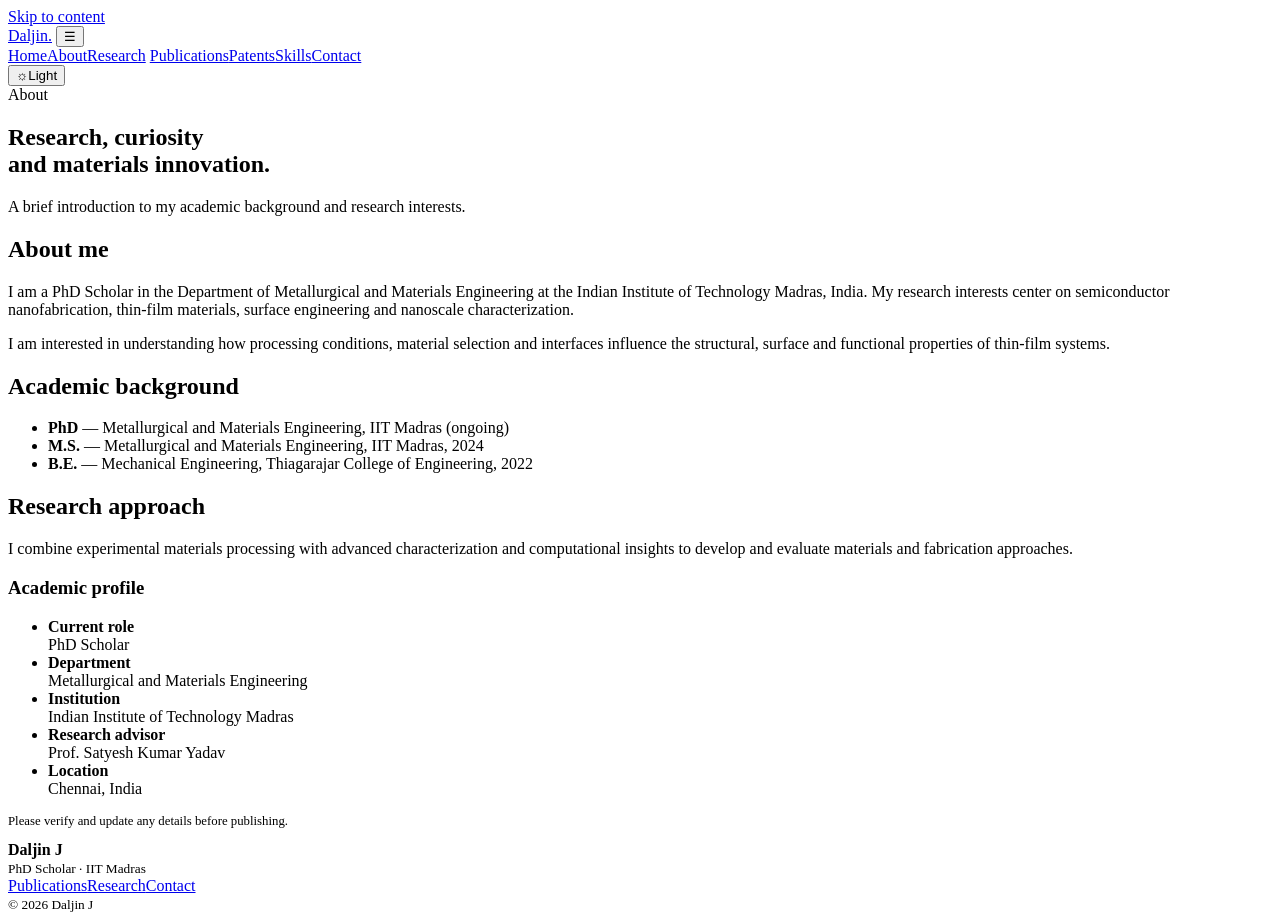
==== about.html @ 8bb71ea5 "Add files via upload" ====
<!doctype html>
<html lang="en"><head><meta charset="utf-8"><meta name="viewport" content="width=device-width, initial-scale=1">
<title>About | Daljin J</title><meta name="description" content="Academic portfolio of Daljin J, PhD Scholar at IIT Madras.">
<link rel="stylesheet" href="assets/style.css"></head><body>
<a class="skip" href="#main">Skip to content</a>
<header class="site-header">
  <div class="container nav">
    <a class="brand" href="index.html">Daljin<span>.</span></a>
    <button class="menu-toggle" aria-label="Toggle navigation" aria-expanded="false">☰</button>
    <div class="nav-actions">
      <nav class="nav-links" aria-label="Main navigation">
        <a href="index.html">Home</a><a href="about.html">About</a><a href="research.html">Research</a>
        <a href="publications.html">Publications</a><a href="patents.html">Patents</a><a href="skills.html">Skills</a><a href="contact.html">Contact</a>
      </nav>
      <button class="theme-toggle" type="button" aria-label="Switch to light theme" title="Switch to light theme">
        <span class="theme-icon" aria-hidden="true">☼</span><span class="theme-label">Light</span>
      </button>
    </div>
  </div>
</header>
<main id="main">
<section class="page-hero"><div class="container"><div class="eyebrow">About</div><h1>Research, curiosity<br>and materials innovation.</h1><p class="lead">A brief introduction to my academic background and research interests.</p></div></section>
<section class="content"><div class="container two-col"><div class="prose">
 <h2>About me</h2><p>I am a PhD Scholar in the Department of Metallurgical and Materials Engineering at the Indian Institute of Technology Madras, India. My research interests center on semiconductor nanofabrication, thin-film materials, surface engineering and nanoscale characterization.</p>
 <p>I am interested in understanding how processing conditions, material selection and interfaces influence the structural, surface and functional properties of thin-film systems.</p>
 <h2>Academic background</h2><ul><li><strong>PhD</strong> — Metallurgical and Materials Engineering, IIT Madras (ongoing)</li><li><strong>M.S.</strong> — Metallurgical and Materials Engineering, IIT Madras, 2024</li><li><strong>B.E.</strong> — Mechanical Engineering, Thiagarajar College of Engineering, 2022</li></ul>
 <h2>Research approach</h2><p>I combine experimental materials processing with advanced characterization and computational insights to develop and evaluate materials and fabrication approaches.</p>
 </div><aside class="info-panel"><h3>Academic profile</h3><ul class="info-list"><li><strong>Current role</strong><br>PhD Scholar</li><li><strong>Department</strong><br>Metallurgical and Materials Engineering</li><li><strong>Institution</strong><br>Indian Institute of Technology Madras</li><li><strong>Research advisor</strong><br>Prof. Satyesh Kumar Yadav</li><li><strong>Location</strong><br>Chennai, India</li></ul><p class="muted" style="font-size:.8rem">Please verify and update any details before publishing.</p></aside></div></section>
</main>
<footer class="footer"><div class="container footer-inner">
  <div><strong>Daljin J</strong><br><small>PhD Scholar · IIT Madras</small></div>
  <div class="footer-links"><a href="publications.html">Publications</a><a href="research.html">Research</a><a href="contact.html">Contact</a></div>
  <small>© <span id="year">2026</span> Daljin J</small>
</div></footer>
<script src="assets/site.js"></script>
</body></html>
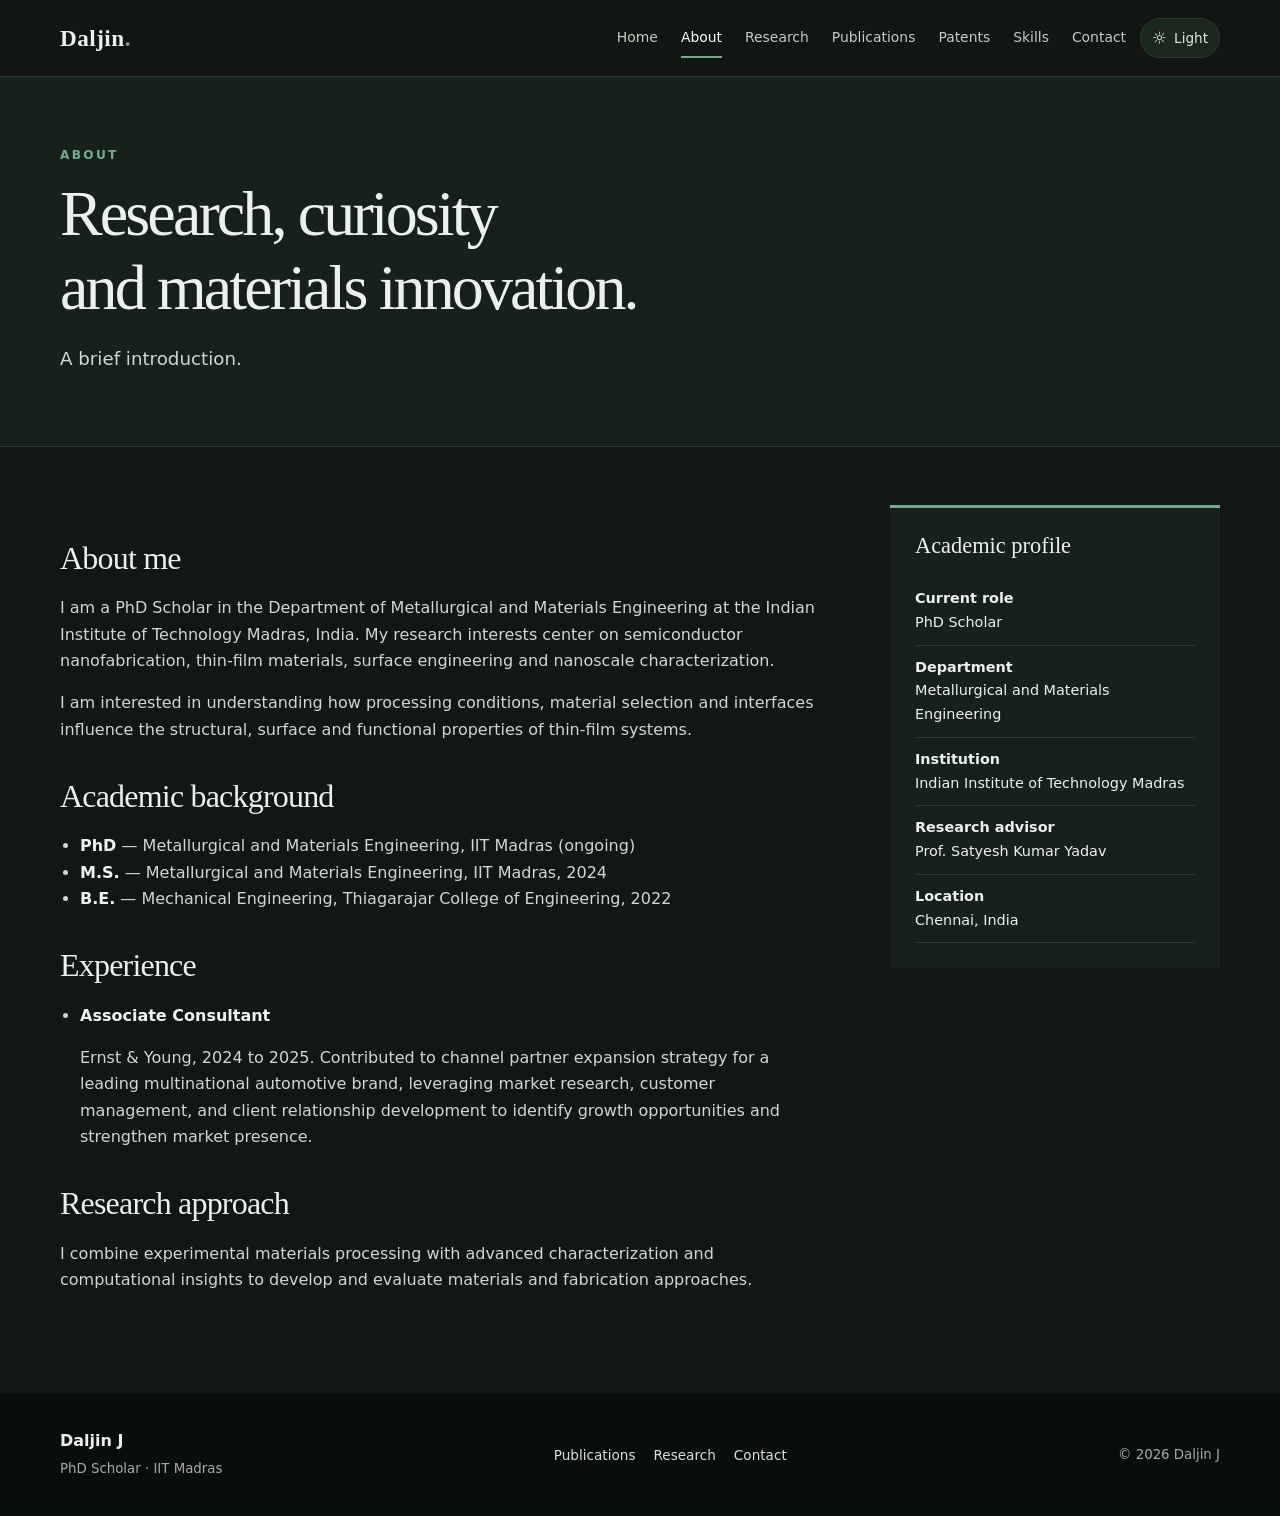
==== commit 6dbe3985: "Add files via upload" ====
--- a/about.html
+++ b/about.html
@@ -1,7 +1,26 @@
 <!doctype html>
 <html lang="en"><head><meta charset="utf-8"><meta name="viewport" content="width=device-width, initial-scale=1">
 <title>About | Daljin J</title><meta name="description" content="Academic portfolio of Daljin J, PhD Scholar at IIT Madras.">
-<link rel="stylesheet" href="assets/style.css"></head><body>
+<link rel="stylesheet" href="assets/style.css">
+<style>
+/* Improve readability of About page body copy in the default dark theme. */
+body:not([data-theme="light"]) .prose p,
+body:not([data-theme="light"]) .prose li {
+  color: #d0d8d2;
+}
+body:not([data-theme="light"]) .prose li strong {
+  color: #f0f3f0;
+}
+body[data-theme="light"] .prose p,
+body[data-theme="light"] .prose li {
+  color: #454b46;
+}
+body[data-theme="light"] .prose li strong {
+  color: #171d19;
+}
+</style>
+
+</head><body>
 <a class="skip" href="#main">Skip to content</a>
 <header class="site-header">
   <div class="container nav">
@@ -19,13 +38,14 @@
   </div>
 </header>
 <main id="main">
-<section class="page-hero"><div class="container"><div class="eyebrow">About</div><h1>Research, curiosity<br>and materials innovation.</h1><p class="lead">A brief introduction to my academic background and research interests.</p></div></section>
+<section class="page-hero"><div class="container"><div class="eyebrow">About</div><h1>Research, curiosity<br>and materials innovation.</h1><p class="lead">A brief introduction.</p></div></section>
 <section class="content"><div class="container two-col"><div class="prose">
  <h2>About me</h2><p>I am a PhD Scholar in the Department of Metallurgical and Materials Engineering at the Indian Institute of Technology Madras, India. My research interests center on semiconductor nanofabrication, thin-film materials, surface engineering and nanoscale characterization.</p>
  <p>I am interested in understanding how processing conditions, material selection and interfaces influence the structural, surface and functional properties of thin-film systems.</p>
  <h2>Academic background</h2><ul><li><strong>PhD</strong> — Metallurgical and Materials Engineering, IIT Madras (ongoing)</li><li><strong>M.S.</strong> — Metallurgical and Materials Engineering, IIT Madras, 2024</li><li><strong>B.E.</strong> — Mechanical Engineering, Thiagarajar College of Engineering, 2022</li></ul>
+ <h2>Experience</h2><ul><li><strong>Associate Consultant</strong><p>Ernst & Young, 2024 to 2025. Contributed to channel partner expansion strategy for a leading multinational automotive brand, leveraging market research, customer management, and client relationship development to identify growth opportunities and strengthen market presence.</p></li></ul>
  <h2>Research approach</h2><p>I combine experimental materials processing with advanced characterization and computational insights to develop and evaluate materials and fabrication approaches.</p>
- </div><aside class="info-panel"><h3>Academic profile</h3><ul class="info-list"><li><strong>Current role</strong><br>PhD Scholar</li><li><strong>Department</strong><br>Metallurgical and Materials Engineering</li><li><strong>Institution</strong><br>Indian Institute of Technology Madras</li><li><strong>Research advisor</strong><br>Prof. Satyesh Kumar Yadav</li><li><strong>Location</strong><br>Chennai, India</li></ul><p class="muted" style="font-size:.8rem">Please verify and update any details before publishing.</p></aside></div></section>
+ </div><aside class="info-panel"><h3>Academic profile</h3><ul class="info-list"><li><strong>Current role</strong><br>PhD Scholar</li><li><strong>Department</strong><br>Metallurgical and Materials Engineering</li><li><strong>Institution</strong><br>Indian Institute of Technology Madras</li><li><strong>Research advisor</strong><br>Prof. Satyesh Kumar Yadav</li><li><strong>Location</strong><br>Chennai, India</li></ul></aside></div></section>
 </main>
 <footer class="footer"><div class="container footer-inner">
   <div><strong>Daljin J</strong><br><small>PhD Scholar · IIT Madras</small></div>
--- a/assets/style.css
+++ b/assets/style.css
@@ -0,0 +1,225 @@
+:root{
+  --ink:#171717; --muted:#66645f; --gold:#245b45; --gold-light:#dce9e1;
+  --paper:#fff; --soft:#f7f6f2; --line:#e8e5dd; --max:1160px;
+  --serif:Georgia,"Times New Roman",serif; --sans:Inter,ui-sans-serif,system-ui,-apple-system,"Segoe UI",sans-serif;
+}
+*{box-sizing:border-box}
+html{scroll-behavior:smooth}
+body{margin:0;background:var(--paper);color:var(--ink);font-family:var(--sans);line-height:1.65}
+a{color:inherit;text-decoration:none}
+a:hover{color:var(--gold)}
+img{max-width:100%;display:block}
+.container{width:min(var(--max),calc(100% - 44px));margin:auto}
+.skip{position:absolute;left:-999px;top:8px;background:#fff;padding:10px;z-index:99}.skip:focus{left:8px}
+.site-header{position:sticky;top:0;z-index:20;background:rgba(255,255,255,.94);backdrop-filter:blur(12px);border-bottom:1px solid var(--line)}
+.nav{height:76px;display:flex;align-items:center;justify-content:space-between;gap:24px}
+.brand{font-family:var(--serif);font-size:1.45rem;font-weight:700;letter-spacing:.02em}
+.brand span{color:var(--gold)}
+.nav-links{display:flex;align-items:center;gap:23px;font-size:.87rem;color:#444}
+.nav-links a{padding:8px 0;border-bottom:2px solid transparent}
+.nav-links a.active,.nav-links a:hover{color:var(--ink);border-color:var(--gold)}
+.menu-toggle{display:none;border:1px solid var(--line);background:white;border-radius:8px;padding:8px 11px;font-size:1rem}
+.hero{padding:92px 0 78px;background:linear-gradient(120deg,#fff 0%,#fff 58%,#f1f6f2 100%);border-bottom:1px solid var(--line);overflow:hidden}
+.hero-grid{display:grid;grid-template-columns:1.35fr .65fr;gap:70px;align-items:center}
+.eyebrow{font-size:.76rem;letter-spacing:.19em;text-transform:uppercase;color:var(--gold);font-weight:750}
+h1,h2,h3{line-height:1.16;margin:0 0 18px}
+h1{font-family:var(--serif);font-size:clamp(3rem,6vw,5.2rem);font-weight:500;letter-spacing:-.045em}
+h2{font-family:var(--serif);font-size:clamp(2rem,3.5vw,3rem);font-weight:500;letter-spacing:-.025em}
+h3{font-size:1.08rem}
+.lead{font-size:1.14rem;color:#45433e;max-width:690px}
+.muted{color:var(--muted)}
+.gold-rule{width:62px;height:3px;background:var(--gold);margin:25px 0}
+.actions{display:flex;gap:12px;flex-wrap:wrap;margin-top:28px}
+.button{display:inline-flex;align-items:center;justify-content:center;padding:12px 18px;border:1px solid var(--ink);font-size:.88rem;font-weight:650;transition:.2s}
+.button.primary{background:var(--ink);color:white}
+.button.primary:hover{background:var(--gold);border-color:var(--gold)}
+.button.secondary:hover{border-color:var(--gold);color:var(--gold)}
+.profile-art{min-height:340px;position:relative;display:grid;place-items:center}
+.profile-frame{width:min(100%,330px);aspect-ratio:4/5;border:1px solid #b9cec1;background:linear-gradient(145deg,#edf3ee,#fff 48%,#dce9e1);position:relative;display:grid;place-items:center;overflow:hidden}
+.profile-frame:before,.profile-frame:after{content:"";position:absolute;border:1px solid rgba(36,91,69,.42);border-radius:50%;width:250px;height:250px}
+.profile-frame:after{width:330px;height:330px}
+.profile-monogram{font-family:var(--serif);font-size:5.5rem;color:#245b45;z-index:1}
+.profile-caption{position:absolute;bottom:20px;left:20px;z-index:2;font-size:.72rem;letter-spacing:.15em;text-transform:uppercase;color:#536b5d}
+.section{padding:76px 0}
+.section.soft{background:var(--soft)}
+.section-head{display:flex;align-items:end;justify-content:space-between;gap:30px;margin-bottom:32px}
+.section-head p{max-width:520px;margin:0;color:var(--muted)}
+.cards{display:grid;grid-template-columns:repeat(3,1fr);gap:18px}
+.card{border:1px solid var(--line);background:#fff;padding:25px;transition:transform .25s,border-color .25s,box-shadow .25s}
+.card:hover{transform:translateY(-5px);border-color:#9ab9a7;box-shadow:0 14px 34px rgba(25,20,10,.07)}
+.card-kicker{color:var(--gold);font-size:.72rem;letter-spacing:.14em;text-transform:uppercase;font-weight:750}
+.card h3{font-family:var(--serif);font-size:1.45rem;font-weight:500;margin:12px 0}
+.card p{color:var(--muted);font-size:.92rem;margin:0 0 18px}
+.text-link{font-size:.85rem;font-weight:700;border-bottom:1px solid var(--gold);padding-bottom:3px}
+.stats{display:grid;grid-template-columns:repeat(3,1fr);gap:1px;background:var(--line);border:1px solid var(--line);margin-top:35px}
+.stat{background:white;padding:22px}.stat strong{display:block;font-family:var(--serif);font-size:1.8rem;font-weight:500}.stat span{font-size:.8rem;color:var(--muted)}
+.page-hero{padding:68px 0 54px;background:var(--soft);border-bottom:1px solid var(--line)}
+.page-hero h1{font-size:clamp(2.7rem,5vw,4rem);margin:12px 0}
+.content{padding:58px 0 84px}
+.two-col{display:grid;grid-template-columns:1.4fr .6fr;gap:60px}
+.prose p{color:#4e4b45}
+.prose h2{font-size:2rem;margin-top:35px}
+.prose ul{padding-left:20px;color:#4e4b45}
+.info-panel{background:var(--soft);padding:25px;border-top:3px solid var(--gold);height:max-content}
+.info-panel h3{font-family:var(--serif);font-size:1.4rem;font-weight:500}
+.info-list{list-style:none;padding:0;margin:0}.info-list li{padding:10px 0;border-bottom:1px solid var(--line);font-size:.9rem}
+.project-list{display:grid;gap:20px}
+.project{display:grid;grid-template-columns:210px 1fr;border:1px solid var(--line)}
+.project-visual{min-height:190px;background:linear-gradient(135deg,#e8e0ce,#f9f8f4);display:grid;place-items:center;position:relative;overflow:hidden}
+.project-visual:before{content:"";width:125px;height:125px;border:1px solid #b18a3b;border-radius:50%;box-shadow:0 0 0 18px rgba(177,138,59,.09),0 0 0 38px rgba(177,138,59,.06)}
+.project-visual span{position:absolute;font-family:var(--serif);font-size:1.7rem;color:#245b45}
+.project-body{padding:25px}
+.project-body h3{font-family:var(--serif);font-size:1.55rem;font-weight:500}
+.tag-list{display:flex;gap:7px;flex-wrap:wrap;margin-top:14px}
+.tag{font-size:.72rem;padding:5px 9px;background:#edf3ee;color:#315c47;border:1px solid #dce8df}
+.publication{padding:23px 0;border-bottom:1px solid var(--line);display:grid;grid-template-columns:75px 1fr;gap:20px}
+.pub-year{font-family:var(--serif);font-size:1.5rem;color:var(--gold)}
+.pub-title{font-weight:700;margin-bottom:6px}
+.pub-meta{color:var(--muted);font-size:.88rem}
+.notice{padding:14px 17px;background:#fbf8f0;border-left:3px solid var(--gold);font-size:.88rem;color:#61543a;margin:22px 0}
+.skill-grid{display:grid;grid-template-columns:repeat(2,1fr);gap:18px}
+.skill-box{border:1px solid var(--line);padding:23px}
+.skill-box h3{font-family:var(--serif);font-size:1.35rem;font-weight:500}
+.skill-box p{font-size:.9rem;color:var(--muted);margin-bottom:0}
+.footer{background:#171717;color:#eee;padding:35px 0}
+.footer-inner{display:flex;justify-content:space-between;gap:25px;align-items:center}
+.footer small{color:#aaa}
+.footer-links{display:flex;gap:18px;font-size:.85rem;color:#ddd}
+.contact-grid{display:grid;grid-template-columns:1fr 1fr;gap:18px}
+.contact-card{border:1px solid var(--line);padding:22px}
+.contact-card span{display:block;color:var(--gold);font-size:.72rem;letter-spacing:.13em;text-transform:uppercase;font-weight:750}
+.contact-card strong{display:block;margin-top:7px}
+@media(max-width:850px){
+ .hero-grid,.two-col{grid-template-columns:1fr;gap:35px}.profile-art{min-height:260px}.profile-frame{width:240px}
+ .cards{grid-template-columns:1fr 1fr}.nav-links{gap:12px;font-size:.78rem}
+}
+@media(max-width:650px){
+ .container{width:min(var(--max),calc(100% - 32px))}.nav{height:66px}.menu-toggle{display:block}
+ .nav-links{display:none;position:absolute;top:66px;left:0;right:0;background:#fff;border-bottom:1px solid var(--line);padding:15px 22px 22px;flex-direction:column;align-items:flex-start}
+ .nav-links.open{display:flex}.nav-links a{width:100%;padding:8px 0}
+ .hero{padding:60px 0}.section{padding:55px 0}.cards,.skill-grid,.contact-grid{grid-template-columns:1fr}
+ .section-head{display:block}.section-head p{margin-top:12px}.project{grid-template-columns:1fr}.project-visual{min-height:145px}
+ .publication{grid-template-columns:55px 1fr;gap:12px}.footer-inner{align-items:flex-start;flex-direction:column}
+}
+
+
+/* Dark theme */
+:root{
+  color-scheme:dark;
+  --ink:#edf1ed;
+  --muted:#a6b0a9;
+  --gold:#78a98c;
+  --gold-light:#203b2d;
+  --paper:#111714;
+  --soft:#17211b;
+  --line:#2b3930;
+}
+body{background:var(--paper);color:var(--ink)}
+.site-header{background:rgba(17,23,20,.94);border-bottom-color:var(--line)}
+.nav-links{color:#c4cec7}
+.nav-links a.active,.nav-links a:hover{color:#fff}
+.menu-toggle{background:#17211b;color:var(--ink);border-color:var(--line)}
+.hero{background:linear-gradient(120deg,#111714 0%,#111714 58%,#1b2b21 100%);border-bottom-color:var(--line)}
+.lead{color:#d0d8d2}
+.muted{color:var(--muted)}
+.profile-frame{border-color:#41664f;background:linear-gradient(145deg,#20382a,#17221b 48%,#294432)}
+.profile-frame:before,.profile-frame:after{border-color:rgba(120,169,140,.42)}
+.profile-monogram{color:#91bda2}
+.profile-caption{color:#b4cbb9}
+.card{background:#151e19;border-color:var(--line)}
+.card:hover{border-color:#557d63;box-shadow:0 14px 34px rgba(0,0,0,.24)}
+.card p{color:var(--muted)}
+.button{border-color:#dce5de}
+.button.primary{background:#e8eee9;color:#142018;border-color:#e8eee9}
+.button.primary:hover{background:#78a98c;border-color:#78a98c;color:#102016}
+.button.secondary:hover{border-color:#78a98c;color:#91bda2}
+.section.soft,.page-hero{background:#17211b;border-color:var(--line)}
+.stats{background:var(--line);border-color:var(--line)}
+.stat{background:#151e19}
+.project{border-color:var(--line)}
+.project-visual{background:linear-gradient(135deg,#20382a,#17211b)}
+.project-visual:before{border-color:#78a98c;box-shadow:0 0 0 18px rgba(120,169,140,.09),0 0 0 38px rgba(120,169,140,.05)}
+.project-visual span{color:#91bda2}
+.pub-meta{color:var(--muted)}
+.publication{border-bottom-color:var(--line)}
+.notice{background:#202b23;border-left-color:#78a98c;color:#c0d1c5}
+.tag{background:#203329;color:#a9cbb5;border-color:#365442}
+.info-panel{background:#17211b;border-top-color:#78a98c}
+.info-list li{border-bottom-color:var(--line)}
+.contact-card,.skill-box{border-color:var(--line);background:#151e19}
+.contact-card p,.skill-box p{color:var(--muted)}
+.footer{background:#090e0b}
+a{color:inherit}
+@media(max-width:650px){
+ .nav-links{background:#111714;border-bottom-color:var(--line)}
+}
+
+
+/* Theme switch */
+.nav-actions{display:flex;align-items:center;gap:14px}
+.theme-toggle{
+  display:inline-flex;align-items:center;justify-content:center;gap:7px;
+  min-width:42px;height:40px;padding:0 11px;border:1px solid var(--line);
+  border-radius:999px;background:#1b2820;color:#dce8df;cursor:pointer;
+  font:inherit;font-size:.85rem;transition:background .2s,border-color .2s,transform .2s
+}
+.theme-toggle:hover{border-color:var(--gold);transform:translateY(-1px)}
+.theme-toggle .theme-icon{font-size:1.05rem;line-height:1}
+.theme-toggle:focus-visible{outline:2px solid var(--gold);outline-offset:3px}
+@media(max-width:650px){
+  .nav-actions{gap:9px}
+  .theme-toggle{height:38px;min-width:40px;padding:0 10px}
+}
+
+/* Light theme overrides; dark remains the default. */
+body[data-theme="light"]{
+  color-scheme:light;
+  --ink:#171717;--muted:#66645f;--gold:#245b45;--gold-light:#dce9e1;
+  --paper:#fff;--soft:#f7f6f2;--line:#e8e5dd;
+  background:var(--paper);color:var(--ink)
+}
+body[data-theme="light"] .site-header{background:rgba(255,255,255,.94);border-bottom-color:var(--line)}
+body[data-theme="light"] .nav-links{color:#444}
+body[data-theme="light"] .nav-links a.active,
+body[data-theme="light"] .nav-links a:hover{color:var(--ink)}
+body[data-theme="light"] .menu-toggle{background:#fff;color:var(--ink);border-color:var(--line)}
+body[data-theme="light"] .hero{background:linear-gradient(120deg,#fff 0%,#fff 58%,#f1f6f2 100%);border-bottom-color:var(--line)}
+body[data-theme="light"] .lead{color:#45433e}
+body[data-theme="light"] .muted{color:var(--muted)}
+body[data-theme="light"] .profile-frame{border-color:#b9cec1;background:linear-gradient(145deg,#edf3ee,#fff 48%,#dce9e1)}
+body[data-theme="light"] .profile-frame:before,
+body[data-theme="light"] .profile-frame:after{border-color:rgba(36,91,69,.42)}
+body[data-theme="light"] .profile-monogram{color:#245b45}
+body[data-theme="light"] .profile-caption{color:#536b5d}
+body[data-theme="light"] .card{background:#fff;border-color:var(--line)}
+body[data-theme="light"] .card:hover{border-color:#9ab9a7;box-shadow:0 14px 34px rgba(25,20,10,.07)}
+body[data-theme="light"] .card p{color:var(--muted)}
+body[data-theme="light"] .button{border-color:var(--ink)}
+body[data-theme="light"] .button.primary{background:var(--ink);color:#fff;border-color:var(--ink)}
+body[data-theme="light"] .button.primary:hover{background:var(--gold);border-color:var(--gold);color:#fff}
+body[data-theme="light"] .button.secondary:hover{border-color:var(--gold);color:var(--gold)}
+body[data-theme="light"] .section.soft,
+body[data-theme="light"] .page-hero{background:var(--soft);border-color:var(--line)}
+body[data-theme="light"] .stats{background:var(--line);border-color:var(--line)}
+body[data-theme="light"] .stat{background:#fff}
+body[data-theme="light"] .project{border-color:var(--line)}
+body[data-theme="light"] .project-visual{background:linear-gradient(135deg,#dce9e1,#f9f8f4)}
+body[data-theme="light"] .project-visual:before{border-color:#245b45;box-shadow:0 0 0 18px rgba(36,91,69,.09),0 0 0 38px rgba(36,91,69,.06)}
+body[data-theme="light"] .project-visual span{color:#245b45}
+body[data-theme="light"] .pub-meta{color:var(--muted)}
+body[data-theme="light"] .publication{border-bottom-color:var(--line)}
+body[data-theme="light"] .notice{background:#fbf8f0;border-left-color:#245b45;color:#61543a}
+body[data-theme="light"] .tag{background:#edf3ee;color:#315c47;border-color:#dce8df}
+body[data-theme="light"] .info-panel{background:var(--soft);border-top-color:#245b45}
+body[data-theme="light"] .info-list li{border-bottom-color:var(--line)}
+body[data-theme="light"] .contact-card,
+body[data-theme="light"] .skill-box{border-color:var(--line);background:#fff}
+body[data-theme="light"] .contact-card p,
+body[data-theme="light"] .skill-box p{color:var(--muted)}
+body[data-theme="light"] .footer{background:#171717}
+body[data-theme="light"] .footer small{color:#aaa}
+body[data-theme="light"] .nav-links{background:transparent}
+body[data-theme="light"] .theme-toggle{background:#f4f6f3;color:#245b45;border-color:#dce8df}
+@media(max-width:650px){
+  body[data-theme="light"] .nav-links{background:#fff;border-bottom-color:var(--line)}
+}
